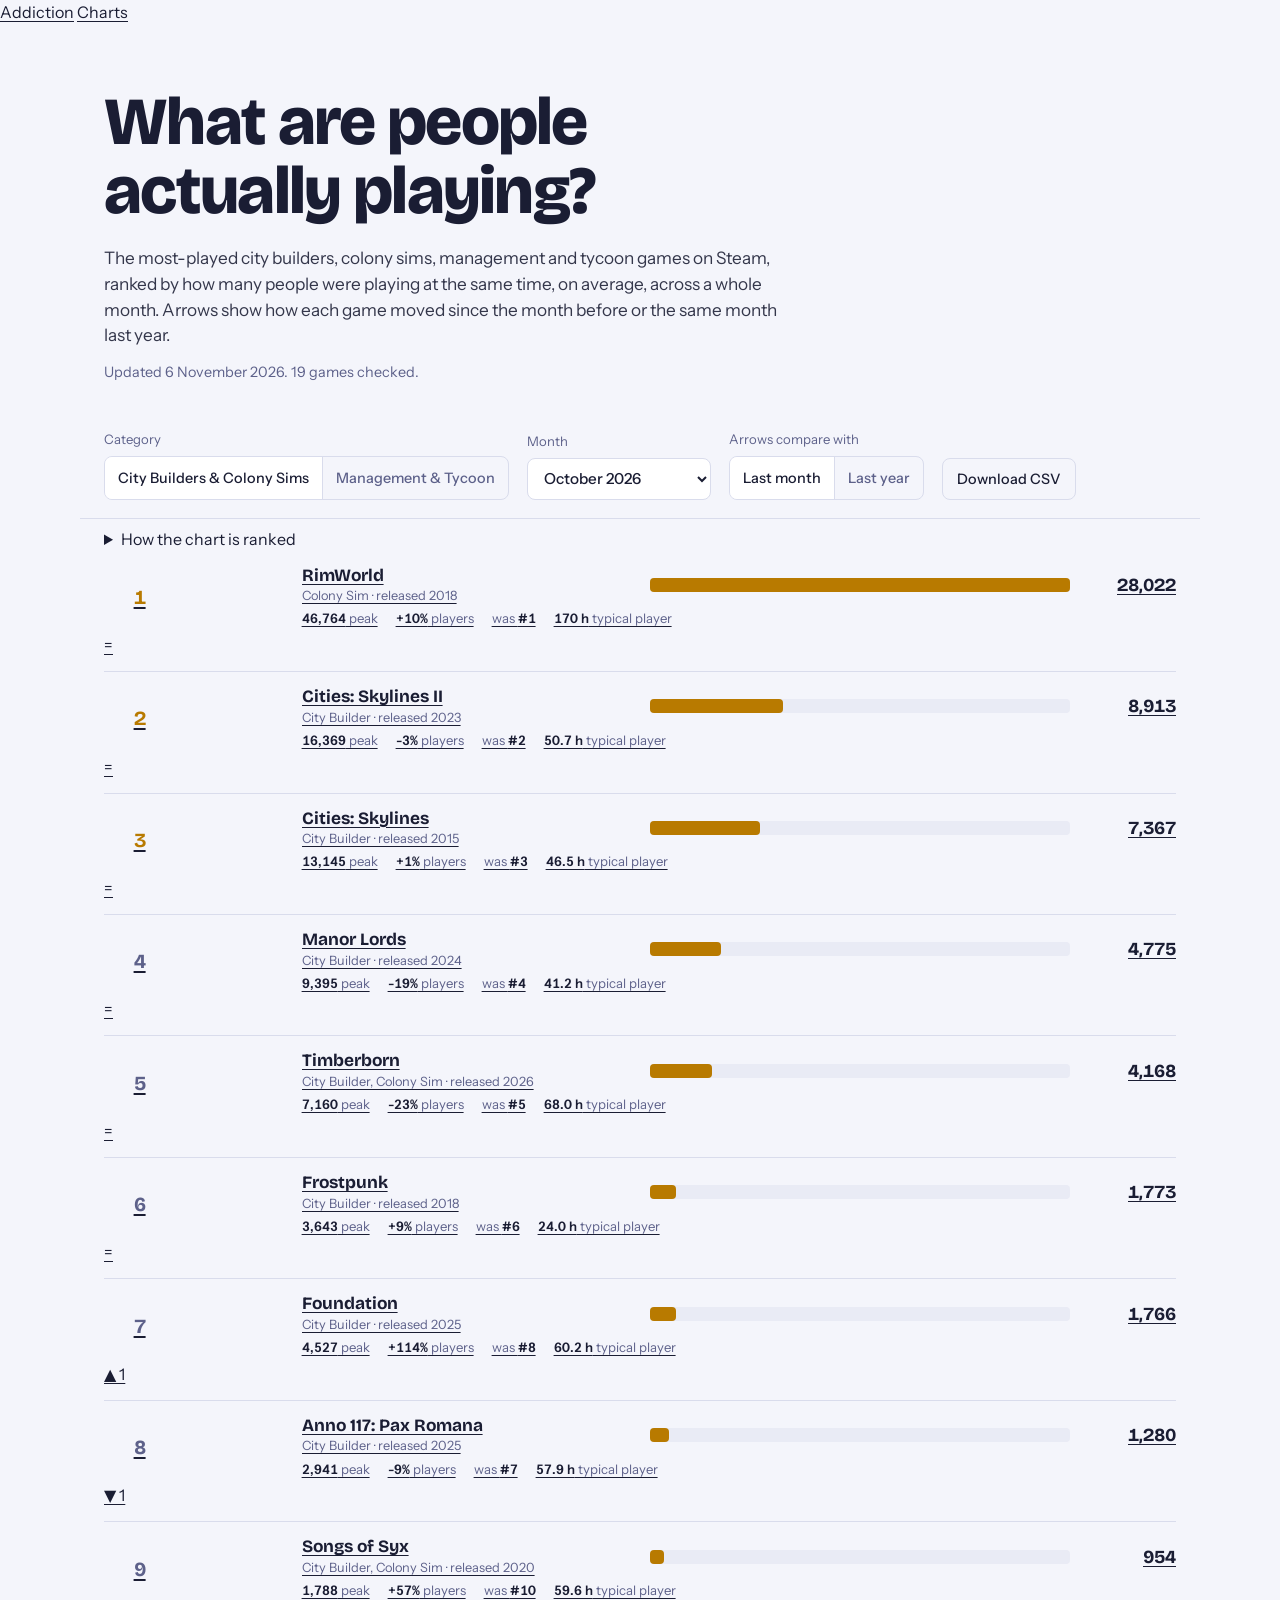
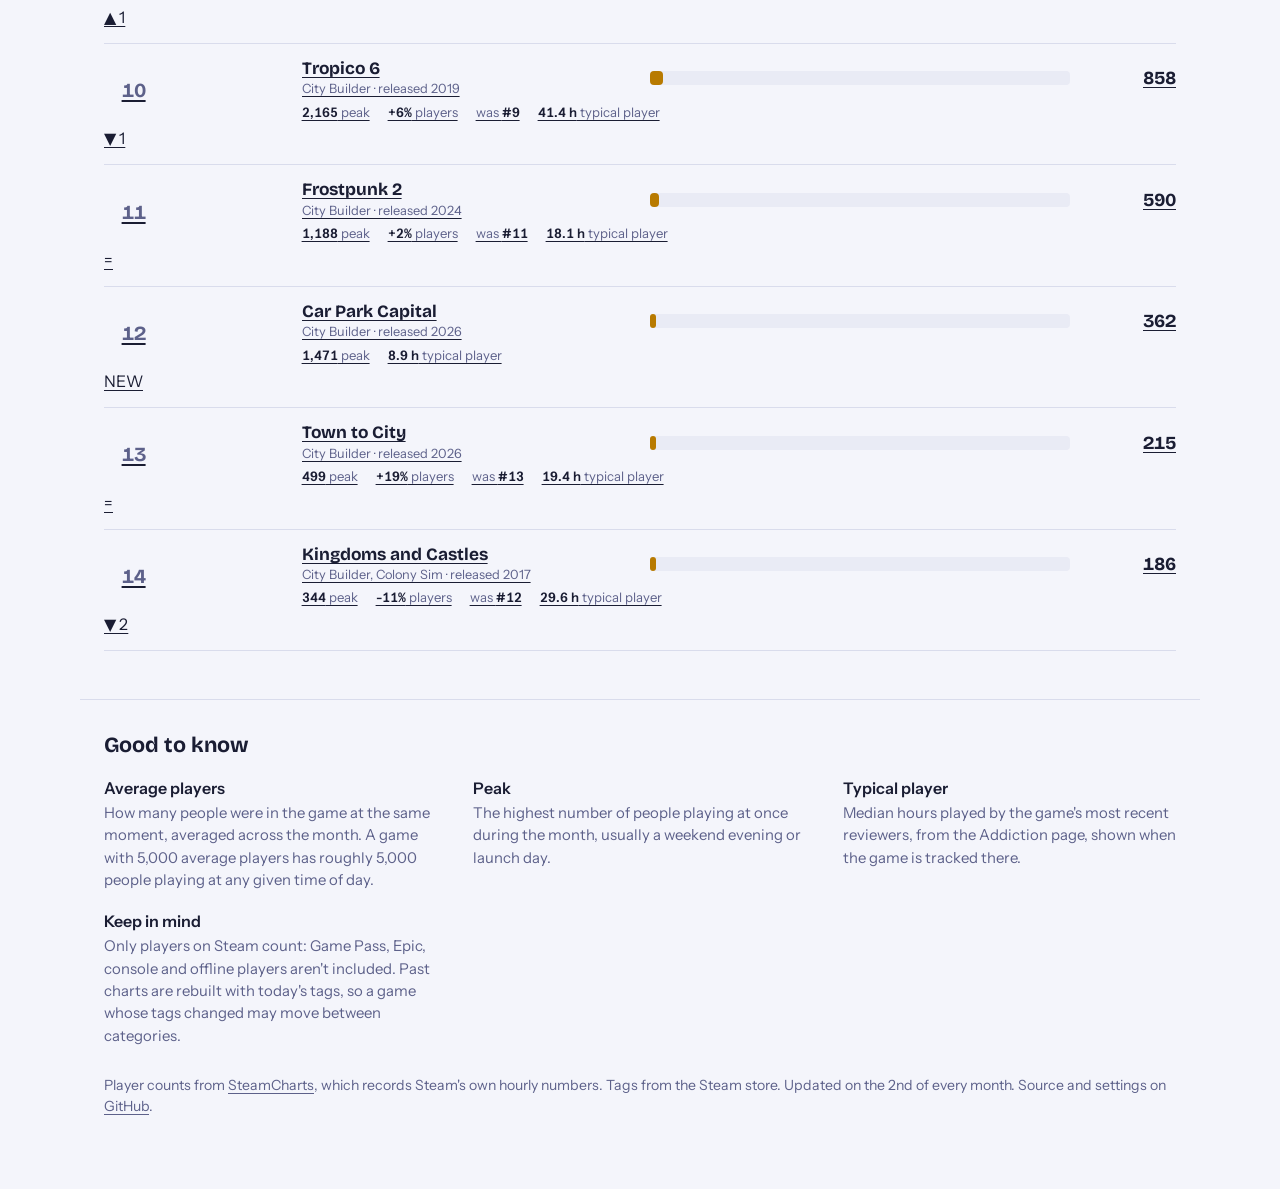
==== docs/charts.html @ 3cb03522 "Charts tab: monthly most-played rankings per category - docs/charts.html + charts.js: ranks city bui" ====
<!doctype html>
<html lang="en">
<head>
  <meta charset="utf-8">
  <meta name="viewport" content="width=device-width, initial-scale=1">
  <title>Steam Player Charts</title>
  <meta name="description" content="The most-played city builders, colony sims, management and tycoon games on Steam, ranked by average players each month.">
  <link rel="icon" href="data:image/svg+xml,%3Csvg xmlns='http://www.w3.org/2000/svg' viewBox='0 0 32 32'%3E%3Crect width='32' height='32' rx='7' fill='%231A1D33'/%3E%3Crect x='6' y='8' width='20' height='4' rx='2' fill='%23F2B544'/%3E%3Crect x='6' y='14' width='14' height='4' rx='2' fill='%23F2B544' opacity='.75'/%3E%3Crect x='6' y='20' width='9' height='4' rx='2' fill='%23F2B544' opacity='.5'/%3E%3C/svg%3E">
  <link rel="preconnect" href="https://fonts.googleapis.com">
  <link rel="preconnect" href="https://fonts.gstatic.com" crossorigin>
  <link href="https://fonts.googleapis.com/css2?family=Bricolage+Grotesque:opsz,wght@12..96,500;12..96,700;12..96,800&family=Instrument+Sans:wght@400;500;600&display=swap" rel="stylesheet">
  <link rel="stylesheet" href="style.css?v=dev">
</head>
<body>
  <nav class="tabs" aria-label="Pages">
    <a href="./">Addiction</a>
    <a href="charts.html" aria-current="page">Charts</a>
  </nav>

  <header class="top">
    <h1>What are people actually playing?</h1>
    <p class="lede">The most-played city builders, colony sims, management and tycoon games on Steam, ranked by how many
      people were playing at the same time, on average, across a whole month. Arrows show how each game moved since
      the month before or the same month last year.</p>
    <p class="meta" id="meta">Loading the charts…</p>
  </header>

  <section class="controls" aria-label="Choose a chart">
    <div class="field">
      <span id="catLabel">Category</span>
      <div class="seg" id="cats" role="group" aria-labelledby="catLabel"></div>
    </div>
    <label class="field">
      <span>Month</span>
      <select id="month"></select>
    </label>
    <div class="field">
      <span id="vsLabel">Arrows compare with</span>
      <div class="seg" id="vs" role="group" aria-labelledby="vsLabel">
        <button type="button" data-vs="month" aria-pressed="true">Last month</button>
        <button type="button" data-vs="year" aria-pressed="false">Last year</button>
      </div>
    </div>
    <button class="ghost" id="csv" type="button">Download CSV</button>
  </section>

  <main>
    <details class="formula" id="formula">
      <summary>How the chart is ranked</summary>
      <ol class="steps">
        <li><b>Pool.</b> Every game Steam lists among the top sellers for the category's tags, plus every game on the
          Addiction page.</li>
        <li><b>Category.</b> A game belongs to a chart when one of its tags (<span id="fCatTags">…</span>) is in its own
          top <span class="fTopN">5</span> Steam tags, the ones most players voted for. Games with 4X, RTS,
          turn-based strategy, incremental, idler or clicker in their top <span class="fTopN">5</span> are left out,
          same rules as the Addiction page.</li>
        <li><b>Score.</b> Average players for the month: Steam's player count taken every hour, averaged over every
          hour of that calendar month (from SteamCharts). For the few games SteamCharts doesn't track, the site
          samples Steam's live count every 2 hours itself, and those games are marked <abbr class="est">sampled</abbr>.
          Older months for those games are estimated from a once-a-day count and marked <abbr class="est">est.</abbr></li>
        <li><b>Minimum.</b> At least <span id="fMin">50</span> average players to qualify.</li>
        <li><b>Ties.</b> The higher peak for the month goes first.</li>
        <li><b>Movement.</b> The same chart, built with the same rules, for <span id="fVs">the month before</span>.
          <span class="mv up">▲ 3</span> means up three places, <span class="mv new">NEW</span> means it wasn't in that
          chart (not out yet, or under the minimum).</li>
      </ol>
      <p class="eq"><code>Rank = sort by AvgPlayers(month) high→low, then PeakPlayers(month) high→low</code></p>
    </details>

    <ol class="board charts" id="board" aria-live="polite"></ol>
    <p class="empty" id="empty" hidden></p>
    <button class="ghost more" id="more" type="button" hidden></button>
  </main>

  <footer class="how">
    <h2>Good to know</h2>
    <dl>
      <div><dt>Average players</dt><dd>How many people were in the game at the same moment, averaged across the month. A game with 5,000 average players has roughly 5,000 people playing at any given time of day.</dd></div>
      <div><dt>Peak</dt><dd>The highest number of people playing at once during the month, usually a weekend evening or launch day.</dd></div>
      <div><dt>Typical player</dt><dd>Median hours played by the game's most recent reviewers, from the Addiction page, shown when the game is tracked there.</dd></div>
      <div><dt>Keep in mind</dt><dd>Only players on Steam count: Game Pass, Epic, console and offline players aren't included. Past charts are rebuilt with today's tags, so a game whose tags changed may move between categories.</dd></div>
    </dl>
    <p class="source">Player counts from <a href="https://steamcharts.com">SteamCharts</a>, which records Steam's own hourly numbers. Tags from the Steam store. Updated on the 2nd of every month. Source and settings on <a href="https://github.com/MarcoJHB/steam-addiction-tracker">GitHub</a>.</p>
  </footer>

  <template id="rowTpl">
    <li class="row">
      <a class="row-head" target="_blank" rel="noopener">
        <span class="rank"></span>
        <span class="mv"></span>
        <img class="art" alt="" loading="lazy" width="120" height="56">
        <span class="title">
          <span class="name"></span>
          <span class="sub"></span>
        </span>
        <span class="bar-wrap" aria-hidden="true"><span class="bar"></span></span>
        <span class="value"></span>
        <span class="mini">
          <span><b class="m-peak"></b> peak</span>
          <span class="m-change"></span>
          <span class="m-prev"></span>
          <span class="m-hours"></span>
        </span>
      </a>
    </li>
  </template>

  <script src="charts.js?v=dev"></script>
</body>
</html>
---- docs/style.css ----
:root {
  --bg: #1A1D33;
  --bg-raised: #22264A;
  --bg-sunk: #151830;
  --ink: #ECEAF4;
  --muted: #8C90B4;
  --line: #2F3460;
  --amber: #F2B544;
  --amber-soft: rgba(242, 181, 68, .18);
  --teal: #5CC8B6;
  --focus: #9FB6FF;
  --display: "Bricolage Grotesque", system-ui, sans-serif;
  --body: "Instrument Sans", system-ui, sans-serif;
  color-scheme: dark;
}

@media (prefers-color-scheme: light) {
  :root {
    --bg: #F4F5FB;
    --bg-raised: #FFFFFF;
    --bg-sunk: #E9EBF5;
    --ink: #1A1D33;
    --muted: #5D618A;
    --line: #D9DCEC;
    --amber: #B87A00;
    --amber-soft: rgba(184, 122, 0, .14);
    --teal: #12806F;
    --focus: #3355CC;
    color-scheme: light;
  }
}

* { box-sizing: border-box; }

body {
  margin: 0;
  background: var(--bg);
  color: var(--ink);
  font: 16px/1.5 var(--body);
  -webkit-font-smoothing: antialiased;
}

a { color: inherit; text-underline-offset: 3px; }
a:hover { color: var(--amber); }

:focus-visible { outline: 2px solid var(--focus); outline-offset: 2px; border-radius: 4px; }

.top, .controls, main, .how {
  max-width: 1120px;
  margin: 0 auto;
  padding-left: 24px;
  padding-right: 24px;
}

/* ---- header ---- */

.top { padding-top: 64px; padding-bottom: 28px; }

h1 {
  font: 800 clamp(2.2rem, 6vw, 4.2rem)/1.02 var(--display);
  letter-spacing: -.025em;
  margin: 0 0 20px;
  max-width: 14ch;
}

.lede { max-width: 62ch; margin: 0 0 14px; font-size: 1.075rem; color: var(--ink); opacity: .88; }
.meta { margin: 0; color: var(--muted); font-size: .9rem; }

/* ---- controls ---- */

.controls {
  display: flex;
  flex-wrap: wrap;
  gap: 14px 18px;
  align-items: flex-end;
  padding-top: 18px;
  padding-bottom: 18px;
  position: sticky;
  top: 0;
  z-index: 5;
  background: var(--bg);
  border-bottom: 1px solid var(--line);
}

.field { display: flex; flex-direction: column; gap: 6px; font-size: .82rem; color: var(--muted); }
.field.grow { flex: 1 1 180px; }
.tags-field { flex: 1 1 420px; order: 5; }
#csv { order: 6; }

select, input[type=search] {
  font: 500 .95rem var(--body);
  color: var(--ink);
  background: var(--bg-raised);
  border: 1px solid var(--line);
  border-radius: 8px;
  padding: 9px 12px;
  min-height: 42px;
}
select { padding-right: 32px; }
input[type=search] { width: 100%; }

.tags { display: flex; flex-wrap: wrap; gap: 8px; }
.tag {
  font: 500 .85rem var(--body);
  color: var(--muted);
  background: transparent;
  border: 1px solid var(--line);
  border-radius: 999px;
  padding: 6px 12px;
  cursor: pointer;
}
.tag[aria-pressed=true] { color: var(--ink); border-color: var(--amber); background: var(--amber-soft); }

.ghost {
  font: 500 .9rem var(--body);
  color: var(--ink);
  background: transparent;
  border: 1px solid var(--line);
  border-radius: 8px;
  padding: 9px 14px;
  min-height: 42px;
  cursor: pointer;
}
.ghost:hover { border-color: var(--muted); }

.sort { display: flex; gap: 8px; }
.dir { white-space: nowrap; min-width: 8.5rem; }

.seg { display: flex; border: 1px solid var(--line); border-radius: 8px; overflow: hidden; }
.seg button {
  font: 500 .9rem var(--body);
  color: var(--muted);
  background: transparent;
  border: 0;
  border-right: 1px solid var(--line);
  padding: 9px 13px;
  min-height: 42px;
  cursor: pointer;
  white-space: nowrap;
}
.seg button:last-child { border-right: 0; }
.seg button[aria-pressed=true] { color: var(--ink); background: var(--bg-raised); }
.seg .count { color: var(--muted); font-variant-numeric: tabular-nums; }

/* ---- row actions ---- */

.row-main { display: flex; align-items: center; gap: 6px; }
.row-main .row-head { flex: 1; min-width: 0; }
.actions { display: flex; flex-direction: column; gap: 2px; }
.icon {
  width: 36px; height: 36px;
  display: grid; place-items: center;
  background: none; border: 0; border-radius: 8px;
  color: var(--muted);
  cursor: pointer;
}
.icon:hover { background: var(--bg-raised); color: var(--ink); }
.icon svg { width: 20px; height: 20px; fill: none; stroke: currentColor; stroke-width: 1.7; stroke-linejoin: round; stroke-linecap: round; }
.fav[aria-pressed=true] { color: var(--amber); }
.fav[aria-pressed=true] svg { fill: currentColor; }
.hide .slash { display: none; }
.hide[aria-pressed=true] { color: var(--ink); }
.hide[aria-pressed=true] .slash { display: inline; }
.hide[aria-pressed=true] .eye { opacity: .45; }
.row.is-hidden .row-head { opacity: .55; }

/* ---- board ---- */

main { padding-top: 8px; padding-bottom: 48px; }

.board { list-style: none; margin: 0; padding: 0; }

.row { border-bottom: 1px solid var(--line); }

.row-head {
  width: 100%;
  display: grid;
  grid-template-columns: 2.6rem 120px minmax(160px, 1.1fr) minmax(140px, 1.4fr) 5.5rem;
  grid-template-areas: "rank art title bar value" "rank art mini mini mini";
  column-gap: 18px;
  row-gap: 4px;
  align-items: center;
  padding: 14px 0;
  background: none;
  border: 0;
  color: inherit;
  font: inherit;
  text-align: left;
  cursor: pointer;
}
.row-head:hover .name { color: var(--amber); }

.rank { grid-area: rank; font: 700 1.25rem var(--display); color: var(--muted); font-variant-numeric: tabular-nums; text-align: right; }
.row:nth-child(-n+3) .rank { color: var(--amber); }

.art { grid-area: art; width: 120px; height: 56px; object-fit: cover; border-radius: 6px; background: var(--bg-sunk); }

.title { grid-area: title; min-width: 0; }
.name { display: block; font: 700 1.08rem/1.25 var(--display); white-space: nowrap; overflow: hidden; text-overflow: ellipsis; }
.sub { display: block; font-size: .8rem; color: var(--muted); white-space: nowrap; overflow: hidden; text-overflow: ellipsis; }

.bar-wrap { grid-area: bar; position: relative; height: 14px; background: var(--bg-sunk); border-radius: 4px; }
.bar { position: absolute; inset: 0 auto 0 0; background: var(--amber); border-radius: 4px; }
.tick { position: absolute; top: -4px; bottom: -4px; width: 2px; background: var(--ink); opacity: .7; border-radius: 1px; }
.tick[hidden] { display: none; }

.value { grid-area: value; font: 700 1.15rem var(--display); font-variant-numeric: tabular-nums; text-align: right; white-space: nowrap; }

.mini { grid-area: mini; display: flex; flex-wrap: wrap; gap: 4px 18px; font-size: .82rem; color: var(--muted); }
.mini b { color: var(--ink); font-weight: 600; font-variant-numeric: tabular-nums; }
.mini .m-active { color: var(--teal); }

.stale { color: var(--muted); font-style: italic; }

/* ---- detail ---- */

.detail {
  margin: 0 0 18px calc(2.6rem + 18px);
  padding: 20px 22px 22px;
  background: var(--bg-raised);
  border-radius: 10px;
  display: grid;
  grid-template-columns: repeat(auto-fit, minmax(280px, 1fr));
  gap: 26px 40px;
}
.detail[hidden] { display: none; }
.detail .numbers { grid-column: 1 / -1; }

.detail h3 { font: 700 .95rem var(--display); margin: 0 0 10px; }

.stats { display: grid; grid-template-columns: repeat(auto-fill, minmax(150px, 1fr)); gap: 12px 22px; margin: 0; }
.stats div { min-width: 0; }
.stats dt { font-size: .78rem; color: var(--muted); }
.stats dd { margin: 0; font: 600 1.05rem var(--body); font-variant-numeric: tabular-nums; }
.stats dd small { display: block; font-weight: 400; font-size: .78rem; color: var(--muted); }

.chart svg { display: block; width: 100%; height: auto; overflow: visible; }
.chart .axis { fill: var(--muted); font: 11px var(--body); }
.chart .bar-d { fill: var(--amber); }
.chart .heavy { fill: var(--amber); opacity: .55; }
.chart .grid { stroke: var(--line); }
.chart .line { fill: none; stroke: var(--amber); stroke-width: 2.25; }
.chart .line2 { fill: none; stroke: var(--teal); stroke-width: 2; stroke-dasharray: 4 3; }
.chart .dot { fill: var(--amber); }
.chart .note { fill: var(--muted); font: 12px var(--body); }
.legend { display: flex; gap: 16px; font-size: .78rem; color: var(--muted); margin-top: 6px; }
.legend i { display: inline-block; width: 14px; height: 3px; vertical-align: middle; margin-right: 6px; border-radius: 2px; }

.links { grid-column: 1 / -1; display: flex; flex-wrap: wrap; gap: 18px; font-size: .9rem; }

.empty { color: var(--muted); padding: 40px 0; }

/* ---- footer ---- */

.how { padding-top: 32px; padding-bottom: 72px; border-top: 1px solid var(--line); }
.how h2 { font: 700 1.35rem var(--display); margin: 0 0 18px; }
.how dl { display: grid; grid-template-columns: repeat(auto-fit, minmax(280px, 1fr)); gap: 18px 36px; margin: 0 0 28px; }
.how dt { font-weight: 600; margin-bottom: 2px; }
.how dd { margin: 0; color: var(--muted); font-size: .93rem; max-width: 60ch; }
.source { color: var(--muted); font-size: .88rem; margin: 0; }

/* ---- small screens ---- */

@media (max-width: 760px) {
  .top { padding-top: 40px; }
  .top, .controls, main, .how { padding-left: 16px; padding-right: 16px; }
  .row-head {
    grid-template-columns: 1.8rem 76px minmax(0, 1fr) auto;
    grid-template-areas: "rank art title value" "rank art bar bar" "rank mini mini mini";
    column-gap: 12px;
    row-gap: 8px;
  }
  .art { width: 76px; height: 36px; }
  .rank { font-size: 1rem; }
  .bar-wrap { height: 10px; }
  .detail { margin-left: 0; padding: 16px; }
  .controls > .field:not(.grow):not(.tags-field) { flex: 1 1 100%; }
  .sort select { flex: 1; min-width: 0; width: 100%; }
  .dir { min-width: 0; padding: 9px 10px; }
  .seg button { flex: 1; padding: 9px 8px; }
  .icon { width: 34px; height: 34px; }
  .controls { position: static; }
}

@media (prefers-reduced-motion: no-preference) {
  .bar { transition: width .45s cubic-bezier(.2, .7, .2, 1); }
  .detail:not([hidden]) { animation: open .22s ease-out; }
  @keyframes open { from { opacity: 0; transform: translateY(-4px); } to { opacity: 1; transform: none; } }
}
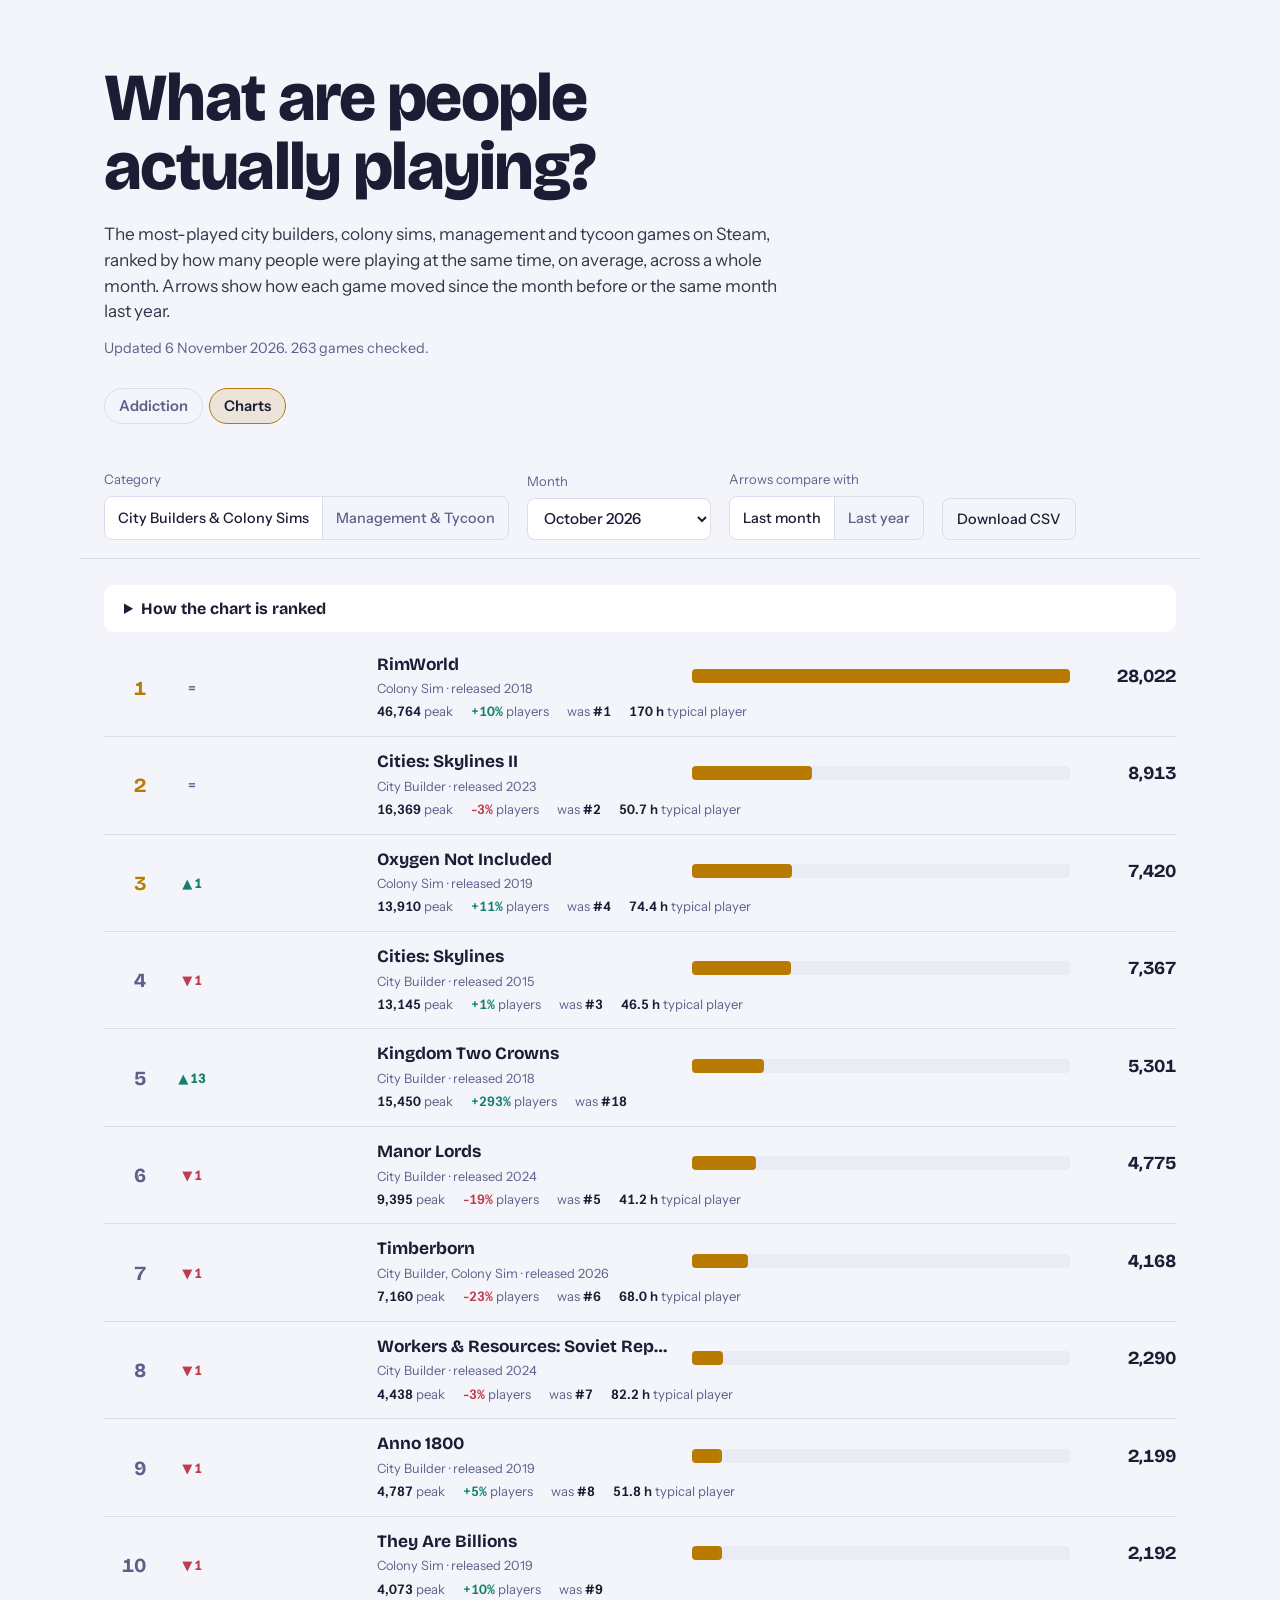
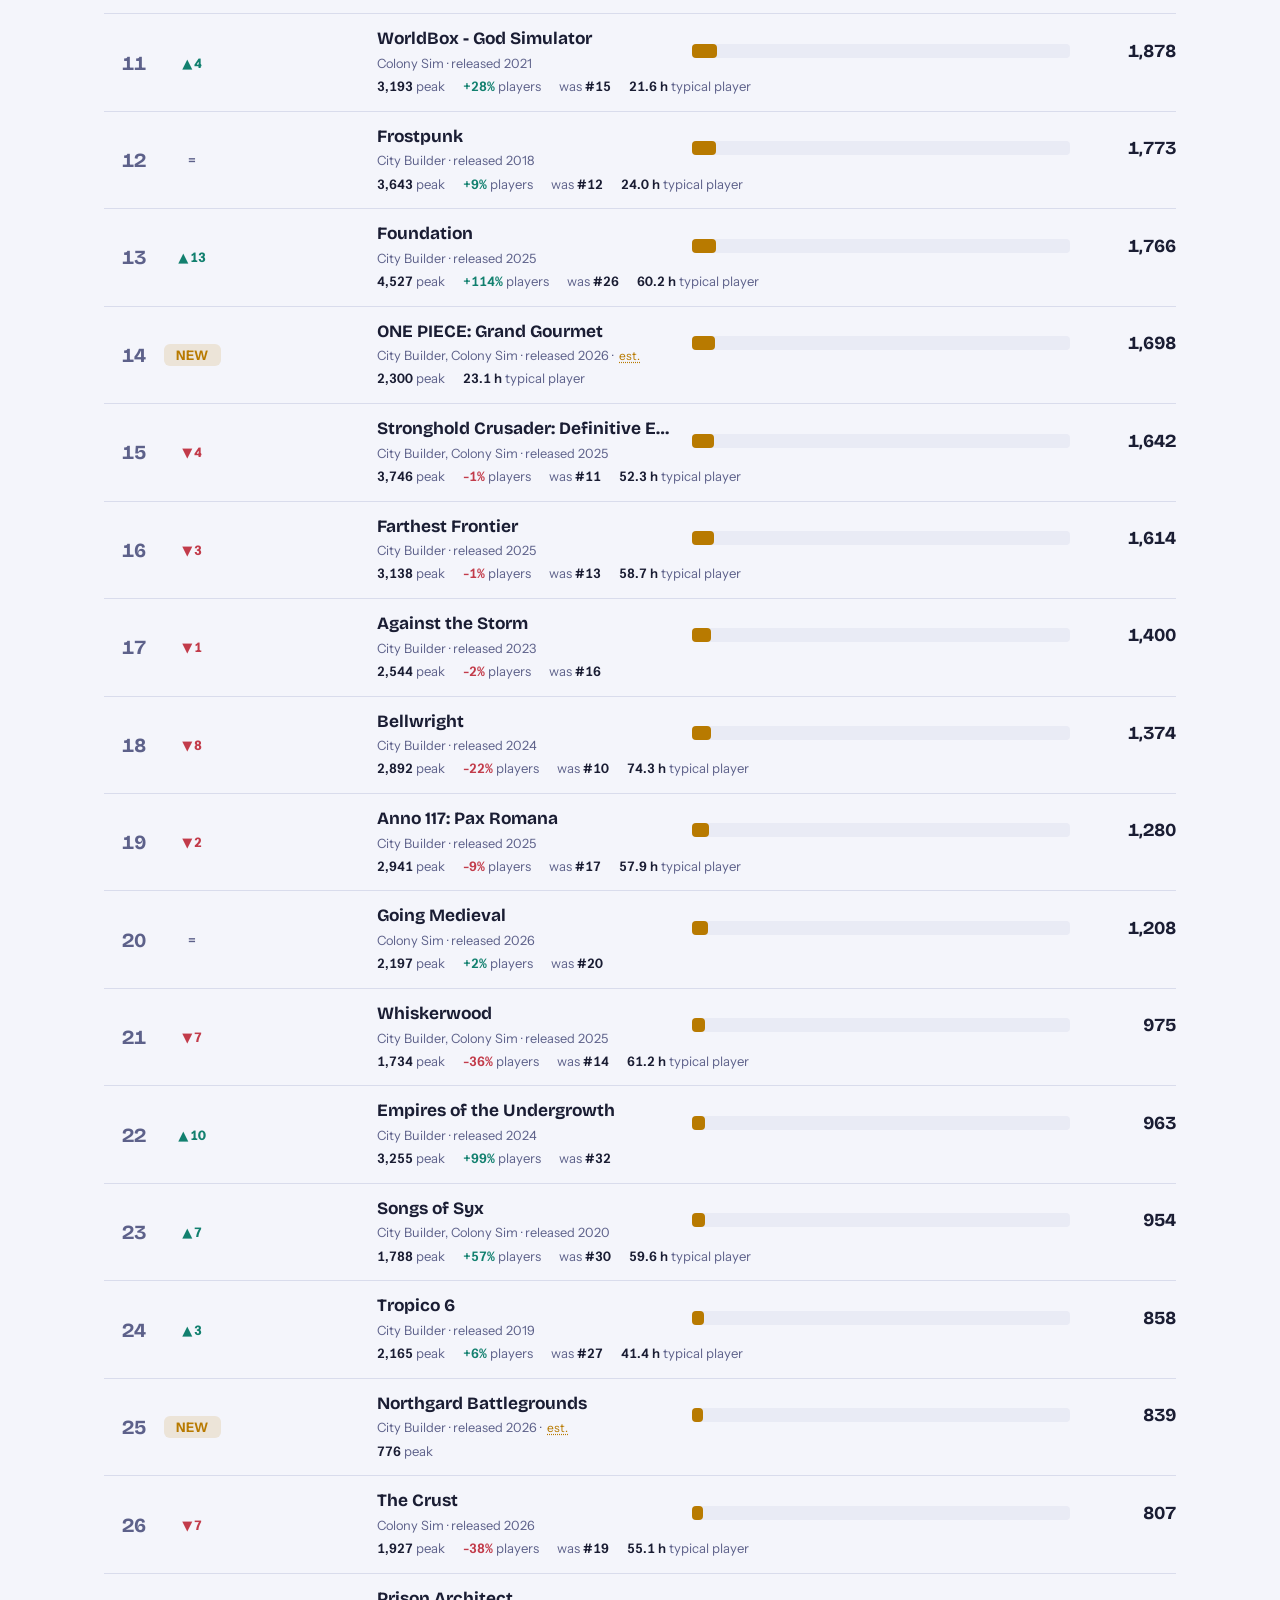
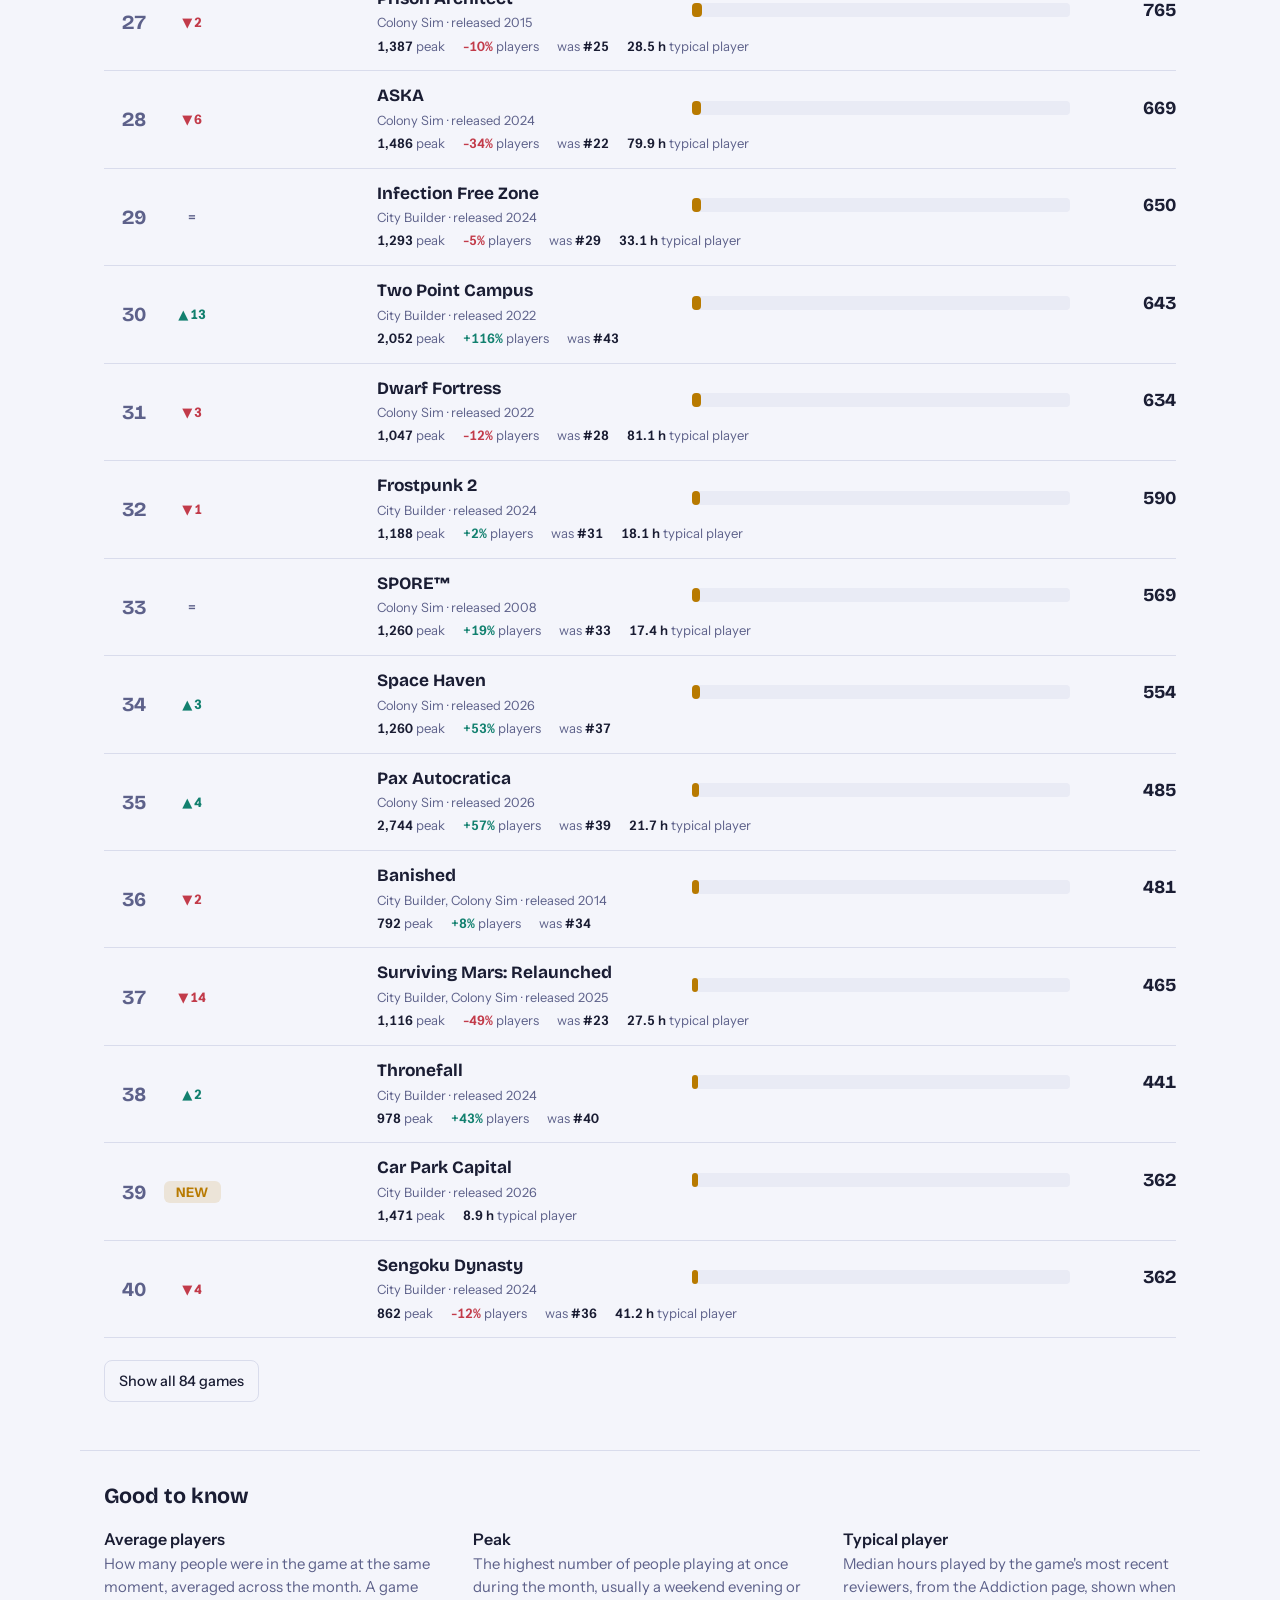
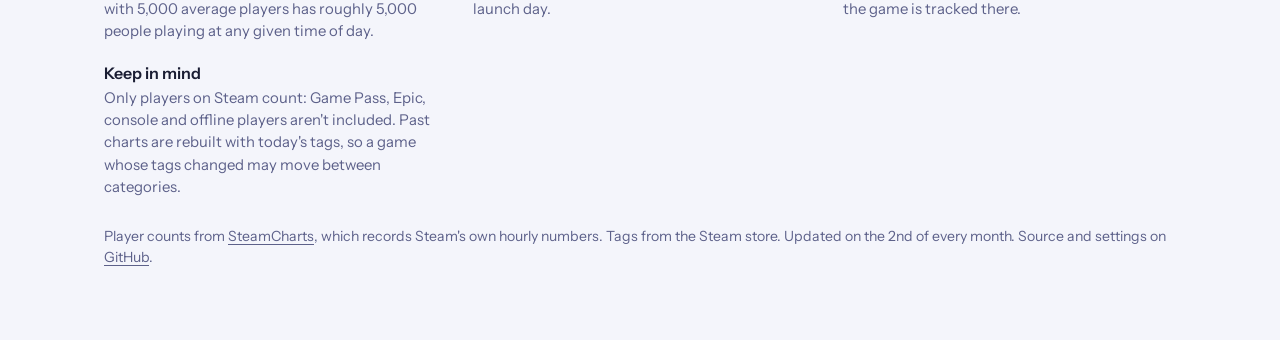
==== commit 8d6e3a23: "Survival = Open World Survival Craft only; page tabs below the header - Survival genre now needs Ope" ====
--- a/docs/charts.html
+++ b/docs/charts.html
@@ -12,11 +12,6 @@
   <link rel="stylesheet" href="style.css?v=dev">
 </head>
 <body>
-  <nav class="tabs" aria-label="Pages">
-    <a href="./">Addiction</a>
-    <a href="charts.html" aria-current="page">Charts</a>
-  </nav>
-
   <header class="top">
     <h1>What are people actually playing?</h1>
     <p class="lede">The most-played city builders, colony sims, management and tycoon games on Steam, ranked by how many
@@ -24,6 +19,11 @@
       the month before or the same month last year.</p>
     <p class="meta" id="meta">Loading the charts…</p>
   </header>
+
+  <nav class="tabs" aria-label="Pages">
+    <a href="./">Addiction</a>
+    <a href="charts.html" aria-current="page">Charts</a>
+  </nav>
 
   <section class="controls" aria-label="Choose a chart">
     <div class="field">
--- a/docs/style.css
+++ b/docs/style.css
@@ -8,6 +8,7 @@
   --amber: #F2B544;
   --amber-soft: rgba(242, 181, 68, .18);
   --teal: #5CC8B6;
+  --red: #F07A7A;
   --focus: #9FB6FF;
   --display: "Bricolage Grotesque", system-ui, sans-serif;
   --body: "Instrument Sans", system-ui, sans-serif;
@@ -25,6 +26,7 @@
     --amber: #B87A00;
     --amber-soft: rgba(184, 122, 0, .14);
     --teal: #12806F;
+    --red: #C23B4A;
     --focus: #3355CC;
     color-scheme: light;
   }
@@ -45,7 +47,7 @@
 
 :focus-visible { outline: 2px solid var(--focus); outline-offset: 2px; border-radius: 4px; }
 
-.top, .controls, main, .how {
+.tabs, .top, .controls, main, .how {
   max-width: 1120px;
   margin: 0 auto;
   padding-left: 24px;
@@ -197,7 +199,18 @@
 
 .title { grid-area: title; min-width: 0; }
 .name { display: block; font: 700 1.08rem/1.25 var(--display); white-space: nowrap; overflow: hidden; text-overflow: ellipsis; }
-.sub { display: block; font-size: .8rem; color: var(--muted); white-space: nowrap; overflow: hidden; text-overflow: ellipsis; }
+.sub { display: flex; flex-wrap: wrap; align-items: center; gap: 4px 6px; margin-top: 4px; font-size: .8rem; color: var(--muted); }
+.chip {
+  font: 500 .74rem/1 var(--body);
+  color: var(--amber);
+  background: var(--amber-soft);
+  border-radius: 3px;
+  padding: 4px 7px;
+  white-space: nowrap;
+  cursor: pointer;
+}
+.chip:hover, .chip:focus-visible { color: var(--bg); background: var(--amber); outline: none; }
+.sub-info { min-width: 0; }
 
 .bar-wrap { grid-area: bar; position: relative; height: 14px; background: var(--bg-sunk); border-radius: 4px; }
 .bar { position: absolute; inset: 0 auto 0 0; background: var(--amber); border-radius: 4px; }
@@ -259,11 +272,69 @@
 .how dd { margin: 0; color: var(--muted); font-size: .93rem; max-width: 60ch; }
 .source { color: var(--muted); font-size: .88rem; margin: 0; }
 
+/* ---- page tabs ---- */
+
+.tabs { display: flex; gap: 6px; padding-top: 22px; }
+.tabs a {
+  font: 600 .92rem var(--body);
+  color: var(--muted);
+  text-decoration: none;
+  padding: 8px 14px;
+  border: 1px solid var(--line);
+  border-radius: 999px;
+}
+.tabs a:hover { color: var(--ink); border-color: var(--muted); }
+.tabs a[aria-current=page] { color: var(--ink); border-color: var(--amber); background: var(--amber-soft); }
+.top + .tabs { padding-top: 0; padding-bottom: 28px; }
+
+/* ---- charts page ---- */
+
+.formula {
+  margin: 18px 0 8px;
+  padding: 14px 20px;
+  background: var(--bg-raised);
+  border-radius: 10px;
+}
+.formula summary { font: 700 1rem var(--display); cursor: pointer; }
+.formula .steps { margin: 14px 0 10px; padding-left: 1.3rem; display: grid; gap: 8px; color: var(--muted); font-size: .93rem; max-width: 80ch; }
+.formula .steps b { color: var(--ink); }
+.formula .eq { margin: 0; }
+.formula code { font: 500 .85rem ui-monospace, SFMono-Regular, Menlo, monospace; color: var(--ink); background: var(--bg-sunk); padding: 6px 10px; border-radius: 6px; display: inline-block; }
+
+.charts .row-head {
+  grid-template-columns: 2.6rem 3.6rem 120px minmax(160px, 1.1fr) minmax(140px, 1.4fr) 5.5rem;
+  grid-template-areas: "rank mv art title bar value" "rank mv art mini mini mini";
+  text-decoration: none;
+}
+.charts .row:nth-child(-n+3) .rank { color: var(--muted); }
+.charts .row.podium .rank { color: var(--amber); }
+
+.mv { grid-area: mv; font: 700 .82rem var(--body); font-variant-numeric: tabular-nums; white-space: nowrap; text-align: center; padding: 3px 6px; border-radius: 6px; }
+.mv.up { color: var(--teal); }
+.mv.down { color: var(--red); }
+.mv.same { color: var(--muted); }
+.mv.new { color: var(--amber); background: var(--amber-soft); letter-spacing: .04em; }
+.formula .mv { display: inline-block; padding: 0 5px; }
+
+.mini .pos { color: var(--teal); }
+.mini .neg { color: var(--red); }
+
+.more { margin: 22px 0 0; }
+.est { font-size: .75rem; color: var(--amber); text-decoration: underline dotted; text-underline-offset: 2px; cursor: help; }
+
 /* ---- small screens ---- */
 
 @media (max-width: 760px) {
   .top { padding-top: 40px; }
-  .top, .controls, main, .how { padding-left: 16px; padding-right: 16px; }
+  .tabs, .top, .controls, main, .how { padding-left: 16px; padding-right: 16px; }
+  .top + .tabs { padding-bottom: 20px; }
+  .charts .row-head {
+    grid-template-columns: 2.6rem 76px minmax(0, 1fr) auto;
+    grid-template-areas: "rank art title value" "mv art bar bar" "mini mini mini mini";
+  }
+  .charts .rank { text-align: center; }
+  .mv { font-size: .72rem; padding: 1px 2px; align-self: start; }
+  .seg { flex-wrap: wrap; }
   .row-head {
     grid-template-columns: 1.8rem 76px minmax(0, 1fr) auto;
     grid-template-areas: "rank art title value" "rank art bar bar" "rank mini mini mini";
